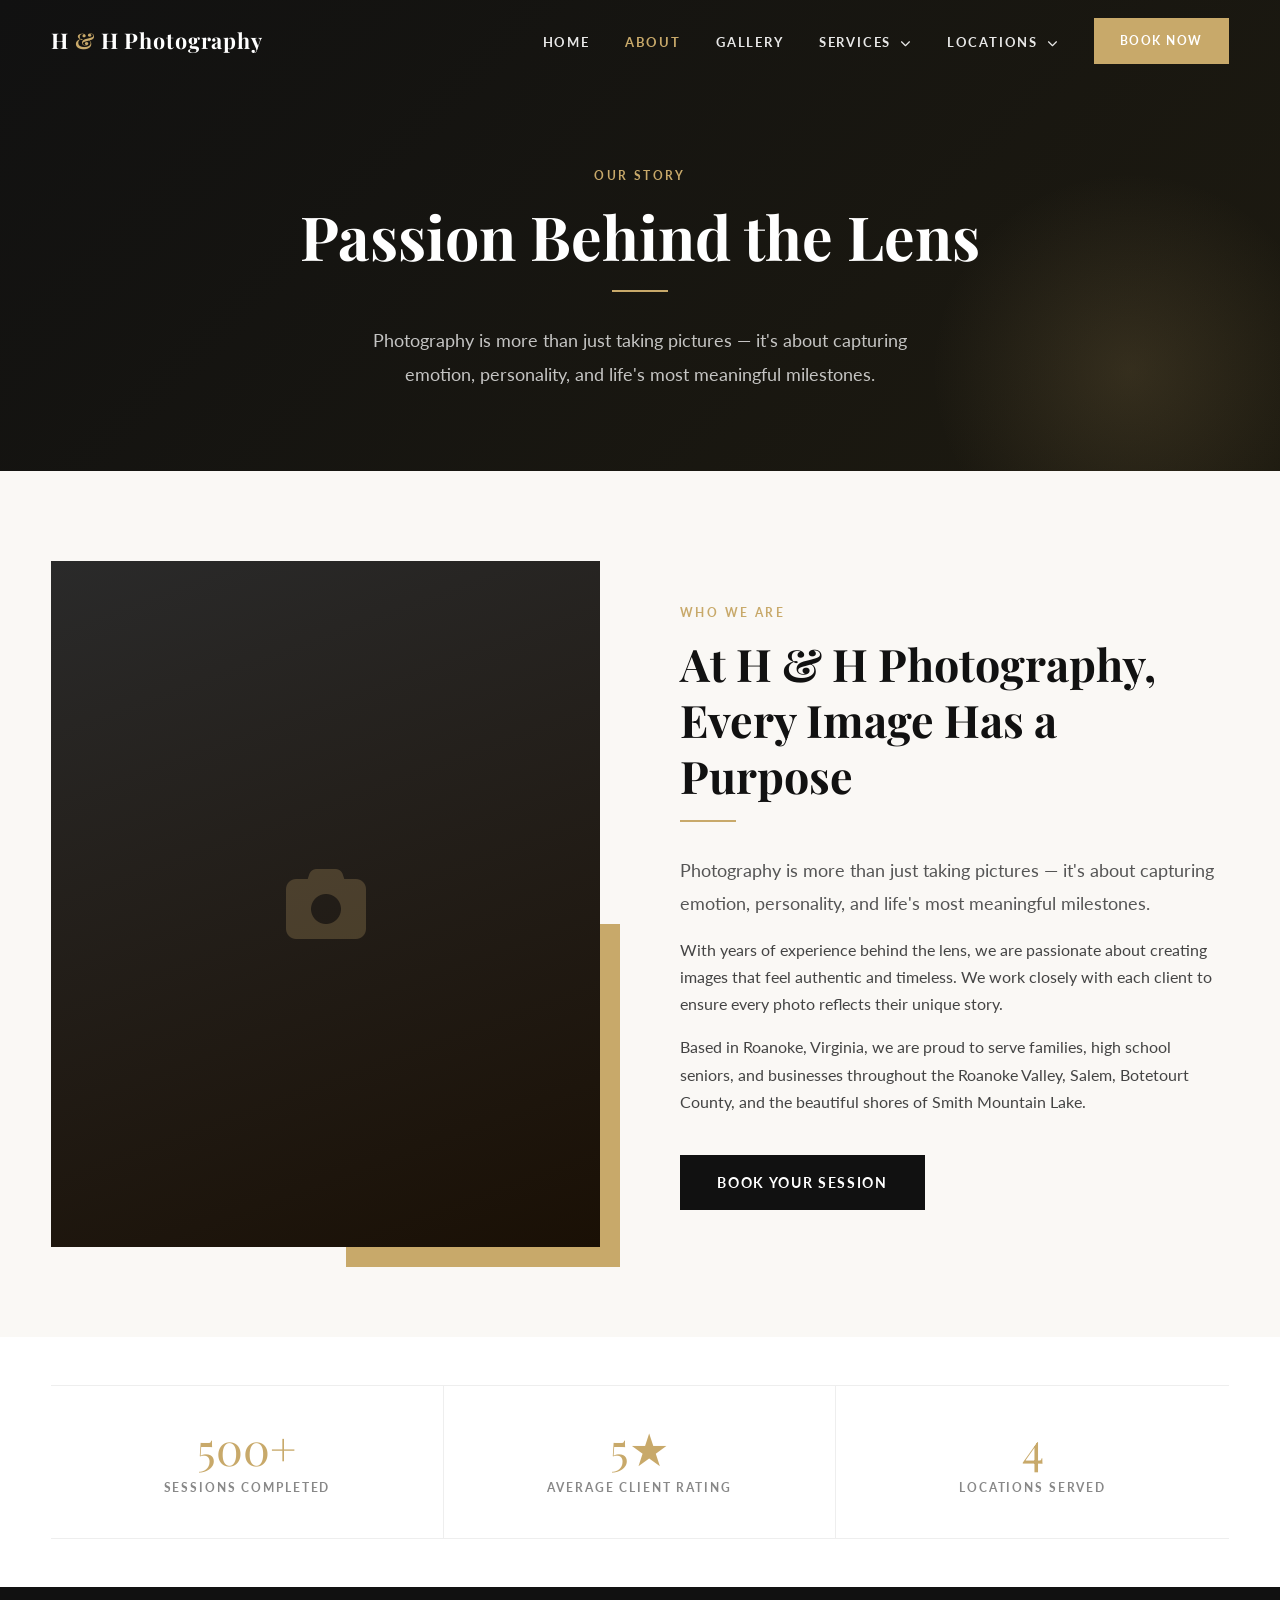
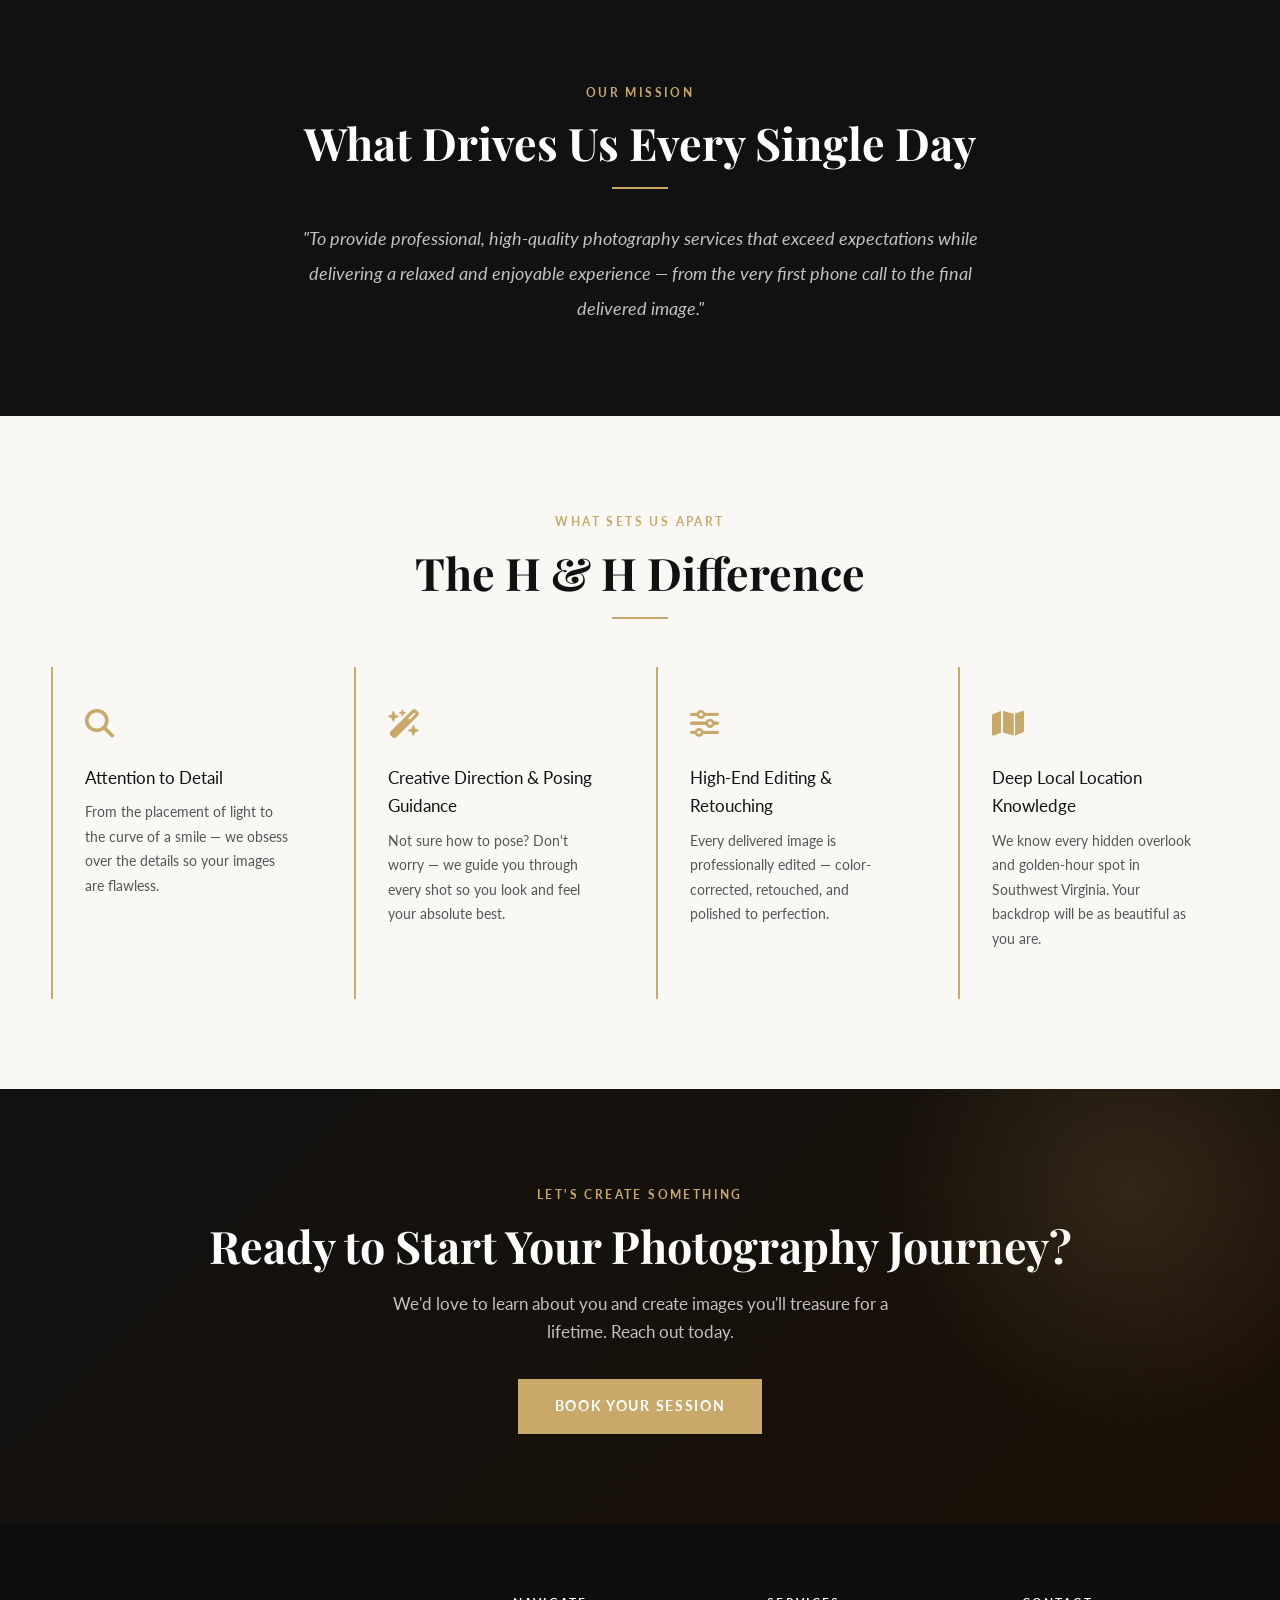
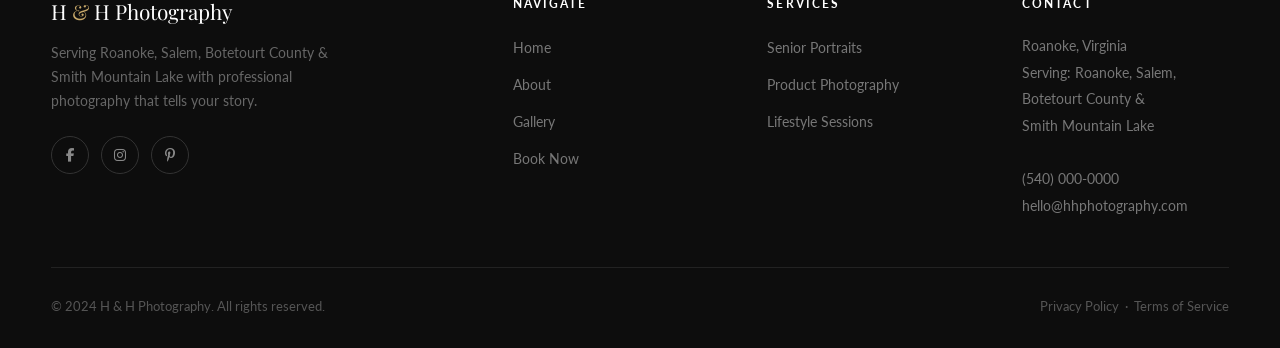
==== about.html @ ed5f849f "Build complete H & H Photography website Full multi-page photography website for H & H Photography (" ====
<!DOCTYPE html>
<html lang="en">
<head>
  <meta charset="UTF-8" />
  <meta name="viewport" content="width=device-width, initial-scale=1.0" />
  <meta name="description" content="About H & H Photography — Learn our story, mission, and what sets us apart as Roanoke Virginia's premier portrait and product photographers." />
  <meta name="keywords" content="photographer in Roanoke VA, about H&H Photography, professional photographer Virginia" />
  <title>About | H &amp; H Photography — Roanoke, VA</title>
  <link rel="preconnect" href="https://fonts.googleapis.com" />
  <link rel="preconnect" href="https://fonts.gstatic.com" crossorigin />
  <link href="https://fonts.googleapis.com/css2?family=Playfair+Display:ital,wght@0,400;0,700;1,400&family=Lato:wght@300;400;700&display=swap" rel="stylesheet" />
  <link rel="stylesheet" href="https://cdnjs.cloudflare.com/ajax/libs/font-awesome/6.5.0/css/all.min.css" />
  <link rel="stylesheet" href="css/styles.css" />
</head>
<body>

  <!-- ===== NAVBAR ===== -->
  <nav class="navbar" aria-label="Main navigation">
    <div class="container navbar__inner">
      <a href="../index.html" class="navbar__logo">H <span>&amp;</span> H Photography</a>
      <button class="navbar__toggle" aria-label="Toggle navigation" aria-expanded="false">
        <span></span><span></span><span></span>
      </button>
      <ul class="navbar__menu">
        <li><a href="index.html"   class="navbar__link">Home</a></li>
        <li><a href="about.html"   class="navbar__link">About</a></li>
        <li><a href="gallery.html" class="navbar__link">Gallery</a></li>
        <li class="navbar__dropdown">
          <a href="#" class="navbar__link">Services <i class="fa-solid fa-chevron-down" style="font-size:.65rem;margin-left:4px;"></i></a>
          <ul class="dropdown__menu">
            <li class="dropdown__item"><a href="services/senior-portraits.html">Senior Portrait Photography</a></li>
            <li class="dropdown__item"><a href="services/product-photography.html">E-Commerce Product Photography</a></li>
          </ul>
        </li>
        <li class="navbar__dropdown">
          <a href="#" class="navbar__link">Locations <i class="fa-solid fa-chevron-down" style="font-size:.65rem;margin-left:4px;"></i></a>
          <ul class="dropdown__menu">
            <li class="dropdown__item"><a href="locations/roanoke.html">Roanoke, VA</a></li>
            <li class="dropdown__item"><a href="locations/salem.html">Salem, VA</a></li>
            <li class="dropdown__item"><a href="locations/botetourt-county.html">Botetourt County</a></li>
            <li class="dropdown__item"><a href="locations/smith-mountain-lake.html">Smith Mountain Lake</a></li>
          </ul>
        </li>
        <li class="navbar__cta"><a href="contact.html" class="btn btn--gold">Book Now</a></li>
      </ul>
    </div>
  </nav>

  <!-- ===== PAGE HERO ===== -->
  <section class="page-hero">
    <div class="container">
      <span class="section-label">Our Story</span>
      <h1>Passion Behind the Lens</h1>
      <div class="divider"></div>
      <p class="lead">Photography is more than just taking pictures — it's about capturing emotion, personality, and life's most meaningful milestones.</p>
    </div>
  </section>

  <!-- ===== STORY ===== -->
  <section class="section section--cream">
    <div class="container">
      <div class="about-grid">
        <div class="reveal">
          <div style="background:linear-gradient(160deg,#2a2a2a,#1a1005);aspect-ratio:4/5;display:flex;align-items:center;justify-content:center;position:relative;">
            <i class="fa-solid fa-camera" style="font-size:5rem;color:rgba(200,169,106,0.25);"></i>
            <div style="position:absolute;bottom:-20px;right:-20px;width:50%;height:50%;background:#C8A96A;z-index:-1;"></div>
          </div>
        </div>
        <div class="reveal">
          <span class="section-label">Who We Are</span>
          <h2>At H &amp; H Photography, Every Image Has a Purpose</h2>
          <div class="divider divider--left"></div>
          <p class="lead">Photography is more than just taking pictures — it's about capturing emotion, personality, and life's most meaningful milestones.</p>
          <p>With years of experience behind the lens, we are passionate about creating images that feel authentic and timeless. We work closely with each client to ensure every photo reflects their unique story.</p>
          <p>Based in Roanoke, Virginia, we are proud to serve families, high school seniors, and businesses throughout the Roanoke Valley, Salem, Botetourt County, and the beautiful shores of Smith Mountain Lake.</p>
          <a href="contact.html" class="btn btn--dark" style="margin-top:1.5rem;">Book Your Session</a>
        </div>
      </div>
    </div>
  </section>

  <!-- ===== STATS ===== -->
  <section style="background:#fff;">
    <div class="container">
      <div class="stats-bar reveal-stagger">
        <div class="stat">
          <div class="stat__number">500+</div>
          <div class="stat__label">Sessions Completed</div>
        </div>
        <div class="stat">
          <div class="stat__number">5★</div>
          <div class="stat__label">Average Client Rating</div>
        </div>
        <div class="stat">
          <div class="stat__number">4</div>
          <div class="stat__label">Locations Served</div>
        </div>
      </div>
    </div>
  </section>

  <!-- ===== MISSION ===== -->
  <section class="section section--dark">
    <div class="container text-center reveal">
      <span class="section-label">Our Mission</span>
      <h2 class="text-white">What Drives Us Every Single Day</h2>
      <div class="divider"></div>
      <p style="max-width:680px;margin:0 auto;font-size:1.15rem;color:rgba(255,255,255,0.75);font-style:italic;line-height:1.9;">
        "To provide professional, high-quality photography services that exceed expectations while delivering a relaxed and enjoyable experience — from the very first phone call to the final delivered image."
      </p>
    </div>
  </section>

  <!-- ===== WHAT SETS US APART ===== -->
  <section class="section section--cream">
    <div class="container">
      <div class="text-center reveal">
        <span class="section-label">What Sets Us Apart</span>
        <h2>The H &amp; H Difference</h2>
        <div class="divider"></div>
      </div>
      <div class="why-grid reveal-stagger">
        <div class="why-item">
          <div class="why-item__icon"><i class="fa-solid fa-magnifying-glass"></i></div>
          <div class="why-item__title">Attention to Detail</div>
          <p class="why-item__text">From the placement of light to the curve of a smile — we obsess over the details so your images are flawless.</p>
        </div>
        <div class="why-item">
          <div class="why-item__icon"><i class="fa-solid fa-wand-magic-sparkles"></i></div>
          <div class="why-item__title">Creative Direction &amp; Posing Guidance</div>
          <p class="why-item__text">Not sure how to pose? Don't worry — we guide you through every shot so you look and feel your absolute best.</p>
        </div>
        <div class="why-item">
          <div class="why-item__icon"><i class="fa-solid fa-sliders"></i></div>
          <div class="why-item__title">High-End Editing &amp; Retouching</div>
          <p class="why-item__text">Every delivered image is professionally edited — color-corrected, retouched, and polished to perfection.</p>
        </div>
        <div class="why-item">
          <div class="why-item__icon"><i class="fa-solid fa-map"></i></div>
          <div class="why-item__title">Deep Local Location Knowledge</div>
          <p class="why-item__text">We know every hidden overlook and golden-hour spot in Southwest Virginia. Your backdrop will be as beautiful as you are.</p>
        </div>
      </div>
    </div>
  </section>

  <!-- ===== CTA ===== -->
  <section class="cta-banner">
    <div class="container">
      <span class="section-label">Let's Create Something</span>
      <h2>Ready to Start Your Photography Journey?</h2>
      <p>We'd love to learn about you and create images you'll treasure for a lifetime. Reach out today.</p>
      <a href="contact.html" class="btn btn--gold">Book Your Session</a>
    </div>
  </section>

  <!-- ===== FOOTER ===== -->
  <footer class="footer">
    <div class="container">
      <div class="footer__inner">
        <div>
          <div class="footer__brand-name">H <span>&amp;</span> H Photography</div>
          <p class="footer__tagline">Serving Roanoke, Salem, Botetourt County &amp; Smith Mountain Lake with professional photography that tells your story.</p>
          <div class="footer__social">
            <a href="#" class="social-icon" aria-label="Facebook"><i class="fa-brands fa-facebook-f"></i></a>
            <a href="#" class="social-icon" aria-label="Instagram"><i class="fa-brands fa-instagram"></i></a>
            <a href="#" class="social-icon" aria-label="Pinterest"><i class="fa-brands fa-pinterest-p"></i></a>
          </div>
        </div>
        <div class="footer__col">
          <h5>Navigate</h5>
          <ul>
            <li><a href="index.html">Home</a></li>
            <li><a href="about.html">About</a></li>
            <li><a href="gallery.html">Gallery</a></li>
            <li><a href="contact.html">Book Now</a></li>
          </ul>
        </div>
        <div class="footer__col">
          <h5>Services</h5>
          <ul>
            <li><a href="services/senior-portraits.html">Senior Portraits</a></li>
            <li><a href="services/product-photography.html">Product Photography</a></li>
            <li><a href="gallery.html">Lifestyle Sessions</a></li>
          </ul>
        </div>
        <div class="footer__col">
          <h5>Contact</h5>
          <address>
            Roanoke, Virginia<br/>
            Serving: Roanoke, Salem,<br/>
            Botetourt County &amp;<br/>
            Smith Mountain Lake<br/><br/>
            <a href="tel:+15400000000">(540) 000-0000</a><br/>
            <a href="mailto:hello@hhphotography.com">hello@hhphotography.com</a>
          </address>
        </div>
      </div>
      <div class="footer__bottom">
        <span>&copy; 2024 H &amp; H Photography. All rights reserved.</span>
        <div class="footer__bottom-right">
          <a href="#">Privacy Policy</a> &nbsp;·&nbsp; <a href="#">Terms of Service</a>
        </div>
      </div>
    </div>
  </footer>

  <script src="js/main.js"></script>
</body>
</html>
---- css/styles.css ----
/* =============================================
   H & H Photography — Main Stylesheet
   Colors: #111111 | #FFFFFF | Gold #C8A96A
   Fonts: Playfair Display (headings) | Lato (body)
   ============================================= */

/* ---------- Reset & Base ---------- */
*, *::before, *::after { box-sizing: border-box; margin: 0; padding: 0; }

html { scroll-behavior: smooth; font-size: 16px; }

body {
  font-family: 'Lato', sans-serif;
  color: #111111;
  background: #fff;
  overflow-x: hidden;
  line-height: 1.7;
}

img { display: block; max-width: 100%; height: auto; }
a  { text-decoration: none; color: inherit; }
ul { list-style: none; }

/* ---------- Typography ---------- */
h1, h2, h3, h4 {
  font-family: 'Playfair Display', serif;
  font-weight: 700;
  line-height: 1.25;
  color: #111;
}

h1 { font-size: clamp(2.2rem, 5vw, 3.8rem); }
h2 { font-size: clamp(1.8rem, 3.5vw, 2.8rem); }
h3 { font-size: clamp(1.25rem, 2.5vw, 1.7rem); }
h4 { font-size: 1.1rem; }

p { font-size: 1rem; color: #444; margin-bottom: 1rem; }

.lead {
  font-size: 1.15rem;
  color: #555;
  line-height: 1.8;
}

/* ---------- Utility ---------- */
.container {
  width: 92%;
  max-width: 1200px;
  margin: 0 auto;
}

.section { padding: 90px 0; }
.section--dark { background: #111; color: #fff; }
.section--dark h2, .section--dark h3, .section--dark p { color: #ddd; }
.section--cream { background: #faf8f5; }
.section--gold  { background: #C8A96A; }

.text-center { text-align: center; }
.text-gold    { color: #C8A96A !important; }
.text-white   { color: #fff !important; }

.section-label {
  display: inline-block;
  font-family: 'Lato', sans-serif;
  font-size: 0.75rem;
  font-weight: 700;
  letter-spacing: 0.2em;
  text-transform: uppercase;
  color: #C8A96A;
  margin-bottom: 0.75rem;
}

.divider {
  width: 56px;
  height: 2px;
  background: #C8A96A;
  margin: 1rem auto 2rem;
}
.divider--left { margin-left: 0; }

/* ---------- Buttons ---------- */
.btn {
  display: inline-block;
  padding: 0.85rem 2.2rem;
  font-family: 'Lato', sans-serif;
  font-size: 0.875rem;
  font-weight: 700;
  letter-spacing: 0.12em;
  text-transform: uppercase;
  border: 2px solid transparent;
  cursor: pointer;
  transition: all 0.3s ease;
}

.btn--gold {
  background: #C8A96A;
  color: #fff;
  border-color: #C8A96A;
}
.btn--gold:hover {
  background: transparent;
  color: #C8A96A;
}

.btn--outline-gold {
  background: transparent;
  color: #C8A96A;
  border-color: #C8A96A;
}
.btn--outline-gold:hover {
  background: #C8A96A;
  color: #fff;
}

.btn--outline-white {
  background: transparent;
  color: #fff;
  border-color: #fff;
}
.btn--outline-white:hover {
  background: #fff;
  color: #111;
}

.btn--dark {
  background: #111;
  color: #fff;
  border-color: #111;
}
.btn--dark:hover {
  background: transparent;
  color: #111;
}

/* ---------- Navigation ---------- */
.navbar {
  position: fixed;
  top: 0; left: 0; right: 0;
  z-index: 1000;
  padding: 1.1rem 0;
  transition: background 0.4s ease, box-shadow 0.4s ease, padding 0.4s ease;
}

.navbar.scrolled {
  background: rgba(255,255,255,0.97);
  box-shadow: 0 2px 24px rgba(0,0,0,0.1);
  padding: 0.7rem 0;
}

.navbar__inner {
  display: flex;
  align-items: center;
  justify-content: space-between;
}

.navbar__logo {
  font-family: 'Playfair Display', serif;
  font-size: 1.35rem;
  font-weight: 700;
  color: #fff;
  letter-spacing: 0.04em;
  transition: color 0.4s;
}
.navbar.scrolled .navbar__logo { color: #111; }
.navbar__logo span { color: #C8A96A; }

.navbar__menu {
  display: flex;
  align-items: center;
  gap: 2.2rem;
}

.navbar__link {
  font-size: 0.8rem;
  font-weight: 700;
  letter-spacing: 0.14em;
  text-transform: uppercase;
  color: rgba(255,255,255,0.9);
  transition: color 0.3s;
  position: relative;
}
.navbar.scrolled .navbar__link { color: #111; }
.navbar__link::after {
  content: '';
  position: absolute;
  bottom: -3px; left: 0;
  width: 0; height: 2px;
  background: #C8A96A;
  transition: width 0.3s;
}
.navbar__link:hover::after { width: 100%; }
.navbar__link:hover { color: #C8A96A !important; }

/* Dropdown */
.navbar__dropdown { position: relative; }

.dropdown__menu {
  position: absolute;
  top: calc(100% + 14px);
  left: 50%;
  transform: translateX(-50%) translateY(8px);
  background: #fff;
  border-top: 2px solid #C8A96A;
  box-shadow: 0 16px 48px rgba(0,0,0,0.14);
  min-width: 240px;
  opacity: 0;
  pointer-events: none;
  transition: opacity 0.25s ease, transform 0.25s ease;
  z-index: 200;
}

.navbar__dropdown:hover .dropdown__menu,
.navbar__dropdown:focus-within .dropdown__menu {
  opacity: 1;
  pointer-events: all;
  transform: translateX(-50%) translateY(0);
}

.dropdown__item a {
  display: block;
  padding: 0.85rem 1.4rem;
  font-size: 0.8rem;
  font-weight: 600;
  letter-spacing: 0.1em;
  text-transform: uppercase;
  color: #111;
  transition: background 0.2s, color 0.2s;
}
.dropdown__item a:hover {
  background: #f7f3ec;
  color: #C8A96A;
}

.navbar__cta .btn {
  font-size: 0.78rem;
  padding: 0.65rem 1.5rem;
}

/* Hamburger */
.navbar__toggle {
  display: none;
  flex-direction: column;
  gap: 5px;
  cursor: pointer;
  background: none;
  border: none;
  padding: 4px;
}
.navbar__toggle span {
  display: block;
  width: 26px; height: 2px;
  background: #fff;
  transition: background 0.4s, transform 0.3s;
}
.navbar.scrolled .navbar__toggle span { background: #111; }

/* Mobile nav */
@media (max-width: 900px) {
  .navbar__toggle { display: flex; }

  .navbar__menu {
    position: fixed;
    inset: 0;
    background: #111;
    flex-direction: column;
    justify-content: center;
    gap: 2rem;
    transform: translateX(100%);
    transition: transform 0.4s ease;
    z-index: 999;
  }
  .navbar__menu.open { transform: translateX(0); }
  .navbar__link { color: #fff !important; font-size: 1rem; }

  .dropdown__menu {
    position: static;
    transform: none !important;
    opacity: 1;
    pointer-events: all;
    box-shadow: none;
    background: #1a1a1a;
    display: none;
    border-top: none;
  }
  .navbar__dropdown.open .dropdown__menu { display: block; }
  .dropdown__item a { color: #ccc; }

  .navbar__cta { order: -1; }
}

/* ---------- Hero ---------- */
.hero {
  position: relative;
  min-height: 100vh;
  display: flex;
  align-items: center;
  overflow: hidden;
}

.hero__bg {
  position: absolute;
  inset: 0;
  background: linear-gradient(135deg, #1a1a1a 0%, #2c2c2c 50%, #1a1005 100%);
  z-index: 0;
}

/* Decorative bokeh circles */
.hero__bg::before {
  content: '';
  position: absolute;
  width: 600px; height: 600px;
  border-radius: 50%;
  background: radial-gradient(circle, rgba(200,169,106,0.18) 0%, transparent 70%);
  top: -100px; right: -100px;
}
.hero__bg::after {
  content: '';
  position: absolute;
  width: 400px; height: 400px;
  border-radius: 50%;
  background: radial-gradient(circle, rgba(200,169,106,0.1) 0%, transparent 70%);
  bottom: 50px; left: 10%;
}

.hero__overlay {
  position: absolute;
  inset: 0;
  background: rgba(0,0,0,0.45);
  z-index: 1;
}

.hero__content {
  position: relative;
  z-index: 2;
  color: #fff;
  max-width: 700px;
  padding: 120px 0 80px;
  animation: fadeInUp 0.9s ease both;
}

.hero__content .section-label { color: #C8A96A; }

.hero__title {
  color: #fff;
  margin-bottom: 1.25rem;
  text-shadow: 0 2px 20px rgba(0,0,0,0.4);
}

.hero__sub {
  color: rgba(255,255,255,0.82);
  font-size: 1.1rem;
  max-width: 560px;
  margin-bottom: 2.5rem;
}

.hero__actions { display: flex; gap: 1rem; flex-wrap: wrap; }

/* Scroll indicator */
.hero__scroll {
  position: absolute;
  bottom: 2.5rem;
  left: 50%;
  transform: translateX(-50%);
  z-index: 2;
  display: flex;
  flex-direction: column;
  align-items: center;
  gap: 6px;
  color: rgba(255,255,255,0.6);
  font-size: 0.7rem;
  letter-spacing: 0.15em;
  text-transform: uppercase;
  animation: bounce 2.4s infinite;
}
.hero__scroll::after {
  content: '↓';
  font-size: 1.1rem;
  color: #C8A96A;
}

/* ---------- Welcome ---------- */
.welcome__grid {
  display: grid;
  grid-template-columns: 1fr 1fr;
  gap: 5rem;
  align-items: center;
}

.welcome__visual {
  position: relative;
}

.welcome__img-placeholder {
  width: 100%;
  aspect-ratio: 3/4;
  background: linear-gradient(160deg, #2a2a2a, #1a1005);
  display: flex;
  align-items: center;
  justify-content: center;
  color: rgba(200,169,106,0.4);
  font-size: 3rem;
}

.welcome__img-placeholder::after {
  content: '✦';
  font-size: 4rem;
  color: rgba(200,169,106,0.25);
}

.accent-block {
  position: absolute;
  bottom: -24px; right: -24px;
  width: 60%; height: 60%;
  background: #C8A96A;
  z-index: -1;
}

/* ---------- Services Grid ---------- */
.services-grid {
  display: grid;
  grid-template-columns: repeat(auto-fit, minmax(240px, 1fr));
  gap: 2px;
  margin-top: 3rem;
}

.service-card {
  background: #111;
  color: #fff;
  padding: 3rem 2rem;
  text-align: center;
  transition: background 0.3s;
  position: relative;
  overflow: hidden;
}
.service-card::before {
  content: '';
  position: absolute;
  inset: 0;
  background: linear-gradient(160deg, rgba(200,169,106,0.08), transparent);
  opacity: 0;
  transition: opacity 0.3s;
}
.service-card:hover { background: #1a1a1a; }
.service-card:hover::before { opacity: 1; }

.service-card__icon {
  font-size: 2.4rem;
  margin-bottom: 1.25rem;
  color: #C8A96A;
}

.service-card__title {
  font-family: 'Playfair Display', serif;
  font-size: 1.15rem;
  color: #fff;
  margin-bottom: 0.6rem;
}

.service-card__text { font-size: 0.9rem; color: #aaa; }

/* ---------- Why Choose Us ---------- */
.why-grid {
  display: grid;
  grid-template-columns: repeat(auto-fit, minmax(220px, 1fr));
  gap: 2rem;
  margin-top: 3rem;
}

.why-item {
  padding: 2rem;
  border-left: 2px solid #C8A96A;
}

.why-item__icon { font-size: 1.8rem; margin-bottom: 1rem; color: #C8A96A; }
.why-item__title { font-size: 1.05rem; margin-bottom: 0.5rem; }
.why-item__text  { font-size: 0.9rem; color: #555; }

/* ---------- CTA Banner ---------- */
.cta-banner {
  background: linear-gradient(135deg, #111 0%, #1a1005 100%);
  padding: 90px 0;
  text-align: center;
  position: relative;
  overflow: hidden;
}
.cta-banner::before {
  content: '';
  position: absolute;
  width: 500px; height: 500px;
  border-radius: 50%;
  background: radial-gradient(circle, rgba(200,169,106,0.15) 0%, transparent 70%);
  top: -150px; right: -100px;
  pointer-events: none;
}

.cta-banner h2 { color: #fff; margin-bottom: 1rem; }
.cta-banner p  { color: rgba(255,255,255,0.75); max-width: 520px; margin: 0 auto 2rem; font-size: 1.05rem; }

/* ---------- Gallery Page ---------- */
.gallery-grid {
  columns: 3;
  column-gap: 12px;
  margin-top: 3rem;
}

.gallery-item {
  break-inside: avoid;
  margin-bottom: 12px;
  overflow: hidden;
  position: relative;
  cursor: pointer;
}

.gallery-placeholder {
  width: 100%;
  background: linear-gradient(160deg, #2a2a2a, #1a1005);
  display: flex;
  align-items: center;
  justify-content: center;
  color: rgba(200,169,106,0.35);
  font-size: 1.5rem;
  transition: transform 0.4s ease;
}

.gallery-item:hover .gallery-placeholder { transform: scale(1.04); }

.gallery-item__overlay {
  position: absolute;
  inset: 0;
  background: rgba(0,0,0,0.55);
  display: flex;
  align-items: center;
  justify-content: center;
  opacity: 0;
  transition: opacity 0.3s;
}
.gallery-item:hover .gallery-item__overlay { opacity: 1; }

.gallery-item__overlay span {
  color: #fff;
  font-size: 0.75rem;
  font-weight: 700;
  letter-spacing: 0.2em;
  text-transform: uppercase;
  border-bottom: 1px solid #C8A96A;
  padding-bottom: 3px;
}

/* Gallery filters */
.gallery-filters {
  display: flex;
  gap: 0.75rem;
  justify-content: center;
  flex-wrap: wrap;
  margin-bottom: 0;
}

.filter-btn {
  padding: 0.55rem 1.4rem;
  font-size: 0.78rem;
  font-weight: 700;
  letter-spacing: 0.12em;
  text-transform: uppercase;
  border: 1px solid #ddd;
  background: transparent;
  color: #555;
  cursor: pointer;
  transition: all 0.3s;
}
.filter-btn.active,
.filter-btn:hover {
  background: #111;
  border-color: #111;
  color: #fff;
}

@media (max-width: 768px) {
  .gallery-grid { columns: 2; }
}
@media (max-width: 480px) {
  .gallery-grid { columns: 1; }
}

/* ---------- About Page ---------- */
.about-grid {
  display: grid;
  grid-template-columns: 1fr 1fr;
  gap: 5rem;
  align-items: center;
}

.values-list { margin-top: 2rem; }
.values-list li {
  display: flex;
  align-items: flex-start;
  gap: 1rem;
  margin-bottom: 1.25rem;
}
.values-list__icon { color: #C8A96A; font-size: 1.1rem; margin-top: 2px; flex-shrink: 0; }
.values-list__text strong { display: block; font-size: 0.95rem; color: #111; margin-bottom: 0.2rem; }
.values-list__text span  { font-size: 0.875rem; color: #666; }

/* Stats bar */
.stats-bar {
  display: grid;
  grid-template-columns: repeat(3, 1fr);
  text-align: center;
  border-top: 1px solid #eee;
  border-bottom: 1px solid #eee;
  margin: 3rem 0;
}

.stat {
  padding: 2.5rem 1rem;
  border-right: 1px solid #eee;
}
.stat:last-child { border-right: none; }

.stat__number {
  font-family: 'Playfair Display', serif;
  font-size: 2.8rem;
  color: #C8A96A;
  line-height: 1;
  margin-bottom: 0.4rem;
}

.stat__label {
  font-size: 0.78rem;
  font-weight: 700;
  letter-spacing: 0.15em;
  text-transform: uppercase;
  color: #888;
}

/* ---------- Services Pages ---------- */
.feature-list {
  margin-top: 1.5rem;
}

.feature-list li {
  display: flex;
  align-items: flex-start;
  gap: 0.9rem;
  padding: 0.85rem 0;
  border-bottom: 1px solid #f0f0f0;
}
.feature-list li:last-child { border-bottom: none; }
.feature-list__check { color: #C8A96A; flex-shrink: 0; font-size: 1rem; margin-top: 2px; }

.perfect-grid {
  display: grid;
  grid-template-columns: repeat(auto-fit, minmax(180px, 1fr));
  gap: 1.5rem;
  margin-top: 2rem;
}

.perfect-card {
  background: #f7f3ec;
  padding: 1.5rem;
  text-align: center;
  border-bottom: 2px solid #C8A96A;
}

.perfect-card__icon { font-size: 2rem; margin-bottom: 0.75rem; }
.perfect-card__title { font-family: 'Playfair Display', serif; font-size: 1rem; color: #111; }

/* Two-col content layout */
.content-grid {
  display: grid;
  grid-template-columns: 1fr 1fr;
  gap: 4rem;
  align-items: start;
}

/* ---------- Location Pages ---------- */
.location-hero {
  min-height: 60vh;
  display: flex;
  align-items: center;
  position: relative;
  overflow: hidden;
}

.location-hero__bg {
  position: absolute;
  inset: 0;
  background: linear-gradient(135deg, #111 0%, #1d1a10 100%);
  z-index: 0;
}
.location-hero__overlay {
  position: absolute;
  inset: 0;
  background: rgba(0,0,0,0.5);
  z-index: 1;
}

.location-hero__content {
  position: relative;
  z-index: 2;
  color: #fff;
  padding: 120px 0 60px;
}

.location-hero__content h1 { color: #fff; }
.location-hero__content p  { color: rgba(255,255,255,0.8); max-width: 560px; }

/* Highlights */
.highlight-cards {
  display: grid;
  grid-template-columns: repeat(auto-fit, minmax(200px, 1fr));
  gap: 1.5rem;
  margin-top: 2rem;
}

.highlight-card {
  padding: 2rem 1.5rem;
  border: 1px solid #eee;
  transition: border-color 0.3s, box-shadow 0.3s;
  text-align: center;
}
.highlight-card:hover {
  border-color: #C8A96A;
  box-shadow: 0 8px 32px rgba(200,169,106,0.12);
}

.highlight-card__icon { font-size: 2rem; color: #C8A96A; margin-bottom: 1rem; }
.highlight-card__title { font-size: 1rem; margin-bottom: 0.4rem; }
.highlight-card__text  { font-size: 0.875rem; color: #666; }

/* ---------- Contact / Book Page ---------- */
.contact-grid {
  display: grid;
  grid-template-columns: 1fr 1.4fr;
  gap: 5rem;
  align-items: start;
}

.contact-info__item {
  display: flex;
  gap: 1rem;
  margin-bottom: 2rem;
}
.contact-info__icon {
  width: 44px; height: 44px;
  background: #f7f3ec;
  border-radius: 50%;
  display: flex;
  align-items: center;
  justify-content: center;
  color: #C8A96A;
  font-size: 1.1rem;
  flex-shrink: 0;
}
.contact-info__label { font-size: 0.72rem; font-weight: 700; letter-spacing: 0.15em; text-transform: uppercase; color: #888; }
.contact-info__value { font-size: 0.95rem; color: #111; margin-top: 0.1rem; }

/* Form */
.booking-form { }

.form-row {
  display: grid;
  grid-template-columns: 1fr 1fr;
  gap: 1.25rem;
}

.form-group {
  margin-bottom: 1.25rem;
  display: flex;
  flex-direction: column;
}

.form-group label {
  font-size: 0.75rem;
  font-weight: 700;
  letter-spacing: 0.12em;
  text-transform: uppercase;
  color: #555;
  margin-bottom: 0.5rem;
}

.form-group input,
.form-group select,
.form-group textarea {
  padding: 0.85rem 1rem;
  border: 1px solid #ddd;
  background: #faf9f7;
  font-family: 'Lato', sans-serif;
  font-size: 0.95rem;
  color: #111;
  transition: border-color 0.3s;
  outline: none;
  -webkit-appearance: none;
}

.form-group input:focus,
.form-group select:focus,
.form-group textarea:focus {
  border-color: #C8A96A;
  background: #fff;
}

.form-group textarea { resize: vertical; min-height: 120px; }

/* ---------- Page Hero (non-home) ---------- */
.page-hero {
  padding: 160px 0 80px;
  background: linear-gradient(135deg, #111 0%, #1d1a10 100%);
  text-align: center;
  position: relative;
  overflow: hidden;
}
.page-hero::before {
  content: '';
  position: absolute;
  width: 400px; height: 400px;
  border-radius: 50%;
  background: radial-gradient(circle, rgba(200,169,106,0.15) 0%, transparent 70%);
  bottom: -100px; right: -50px;
  pointer-events: none;
}

.page-hero h1 { color: #fff; }
.page-hero .lead { color: rgba(255,255,255,0.75); max-width: 560px; margin: 0 auto; }

/* ---------- Testimonials ---------- */
.testimonials-grid {
  display: grid;
  grid-template-columns: repeat(auto-fit, minmax(280px, 1fr));
  gap: 2rem;
  margin-top: 3rem;
}

.testimonial-card {
  background: #fff;
  padding: 2.5rem 2rem;
  border-top: 3px solid #C8A96A;
  box-shadow: 0 4px 24px rgba(0,0,0,0.07);
}

.testimonial-card__stars {
  color: #C8A96A;
  font-size: 1rem;
  letter-spacing: 2px;
  margin-bottom: 1rem;
}

.testimonial-card__text {
  font-style: italic;
  color: #444;
  margin-bottom: 1.5rem;
  font-size: 0.95rem;
}

.testimonial-card__author {
  font-size: 0.78rem;
  font-weight: 700;
  letter-spacing: 0.12em;
  text-transform: uppercase;
  color: #888;
}
.testimonial-card__author strong { color: #111; display: block; margin-bottom: 2px; }

/* ---------- Footer ---------- */
.footer {
  background: #0d0d0d;
  color: #aaa;
  padding: 70px 0 30px;
}

.footer__inner {
  display: grid;
  grid-template-columns: 2fr 1fr 1fr 1fr;
  gap: 3rem;
  padding-bottom: 3rem;
  border-bottom: 1px solid #222;
}

.footer__brand-name {
  font-family: 'Playfair Display', serif;
  font-size: 1.3rem;
  color: #fff;
  margin-bottom: 0.75rem;
}
.footer__brand-name span { color: #C8A96A; }

.footer__tagline { font-size: 0.875rem; color: #666; margin-bottom: 1.5rem; max-width: 280px; }

.footer__social {
  display: flex;
  gap: 0.75rem;
}

.social-icon {
  width: 38px; height: 38px;
  border: 1px solid #333;
  border-radius: 50%;
  display: flex;
  align-items: center;
  justify-content: center;
  color: #888;
  font-size: 0.85rem;
  transition: border-color 0.3s, color 0.3s, background 0.3s;
}
.social-icon:hover {
  border-color: #C8A96A;
  color: #C8A96A;
}

.footer__col h5 {
  font-size: 0.72rem;
  font-weight: 700;
  letter-spacing: 0.18em;
  text-transform: uppercase;
  color: #fff;
  margin-bottom: 1.25rem;
}

.footer__col ul li {
  margin-bottom: 0.6rem;
}

.footer__col ul li a {
  font-size: 0.875rem;
  color: #777;
  transition: color 0.3s;
}
.footer__col ul li a:hover { color: #C8A96A; }

.footer__col address {
  font-style: normal;
  font-size: 0.875rem;
  color: #777;
  line-height: 1.9;
}
.footer__col address a { color: #777; transition: color 0.3s; }
.footer__col address a:hover { color: #C8A96A; }

.footer__bottom {
  display: flex;
  justify-content: space-between;
  align-items: center;
  padding-top: 1.75rem;
  font-size: 0.8rem;
  color: #555;
  flex-wrap: wrap;
  gap: 0.5rem;
}

.footer__bottom-right a { color: #555; transition: color 0.3s; }
.footer__bottom-right a:hover { color: #C8A96A; }

/* ---------- Animations ---------- */
@keyframes fadeInUp {
  from { opacity: 0; transform: translateY(28px); }
  to   { opacity: 1; transform: translateY(0); }
}

@keyframes bounce {
  0%, 100% { transform: translateX(-50%) translateY(0); }
  50%       { transform: translateX(-50%) translateY(8px); }
}

.reveal {
  opacity: 0;
  transform: translateY(30px);
  transition: opacity 0.7s ease, transform 0.7s ease;
}
.reveal.visible {
  opacity: 1;
  transform: translateY(0);
}

/* Staggered children */
.reveal-stagger > * {
  opacity: 0;
  transform: translateY(24px);
  transition: opacity 0.6s ease, transform 0.6s ease;
}
.reveal-stagger.visible > *:nth-child(1) { transition-delay: 0s;    opacity:1; transform:none; }
.reveal-stagger.visible > *:nth-child(2) { transition-delay: 0.12s; opacity:1; transform:none; }
.reveal-stagger.visible > *:nth-child(3) { transition-delay: 0.24s; opacity:1; transform:none; }
.reveal-stagger.visible > *:nth-child(4) { transition-delay: 0.36s; opacity:1; transform:none; }
.reveal-stagger.visible > *:nth-child(5) { transition-delay: 0.48s; opacity:1; transform:none; }
.reveal-stagger.visible > *:nth-child(6) { transition-delay: 0.60s; opacity:1; transform:none; }

/* ---------- Responsive ---------- */
@media (max-width: 960px) {
  .welcome__grid,
  .about-grid,
  .content-grid,
  .contact-grid {
    grid-template-columns: 1fr;
    gap: 3rem;
  }

  .footer__inner {
    grid-template-columns: 1fr 1fr;
  }

  .stats-bar { grid-template-columns: 1fr; }
  .stat { border-right: none; border-bottom: 1px solid #eee; }
  .stat:last-child { border-bottom: none; }
}

@media (max-width: 600px) {
  .section { padding: 60px 0; }
  .form-row { grid-template-columns: 1fr; }
  .footer__inner { grid-template-columns: 1fr; gap: 2rem; }
  .footer__bottom { flex-direction: column; text-align: center; }
  .hero__actions { flex-direction: column; align-items: flex-start; }
}
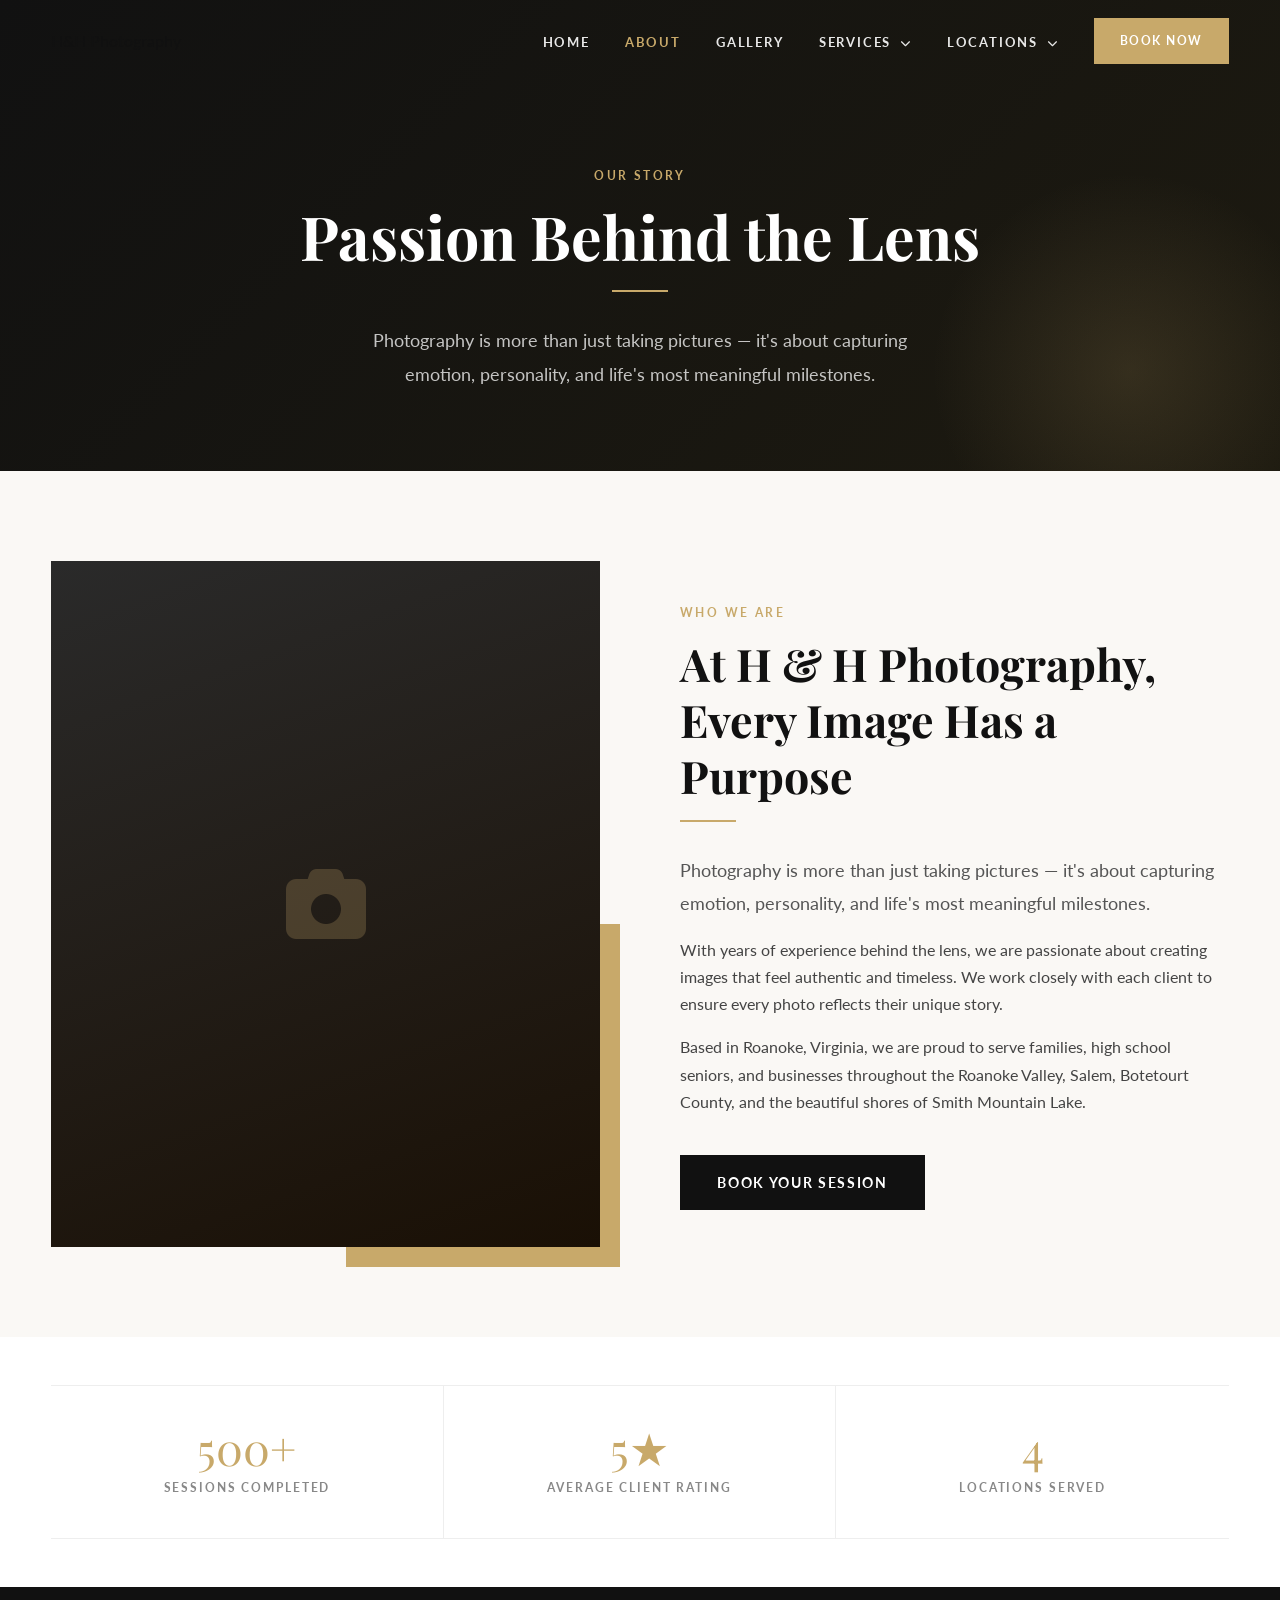
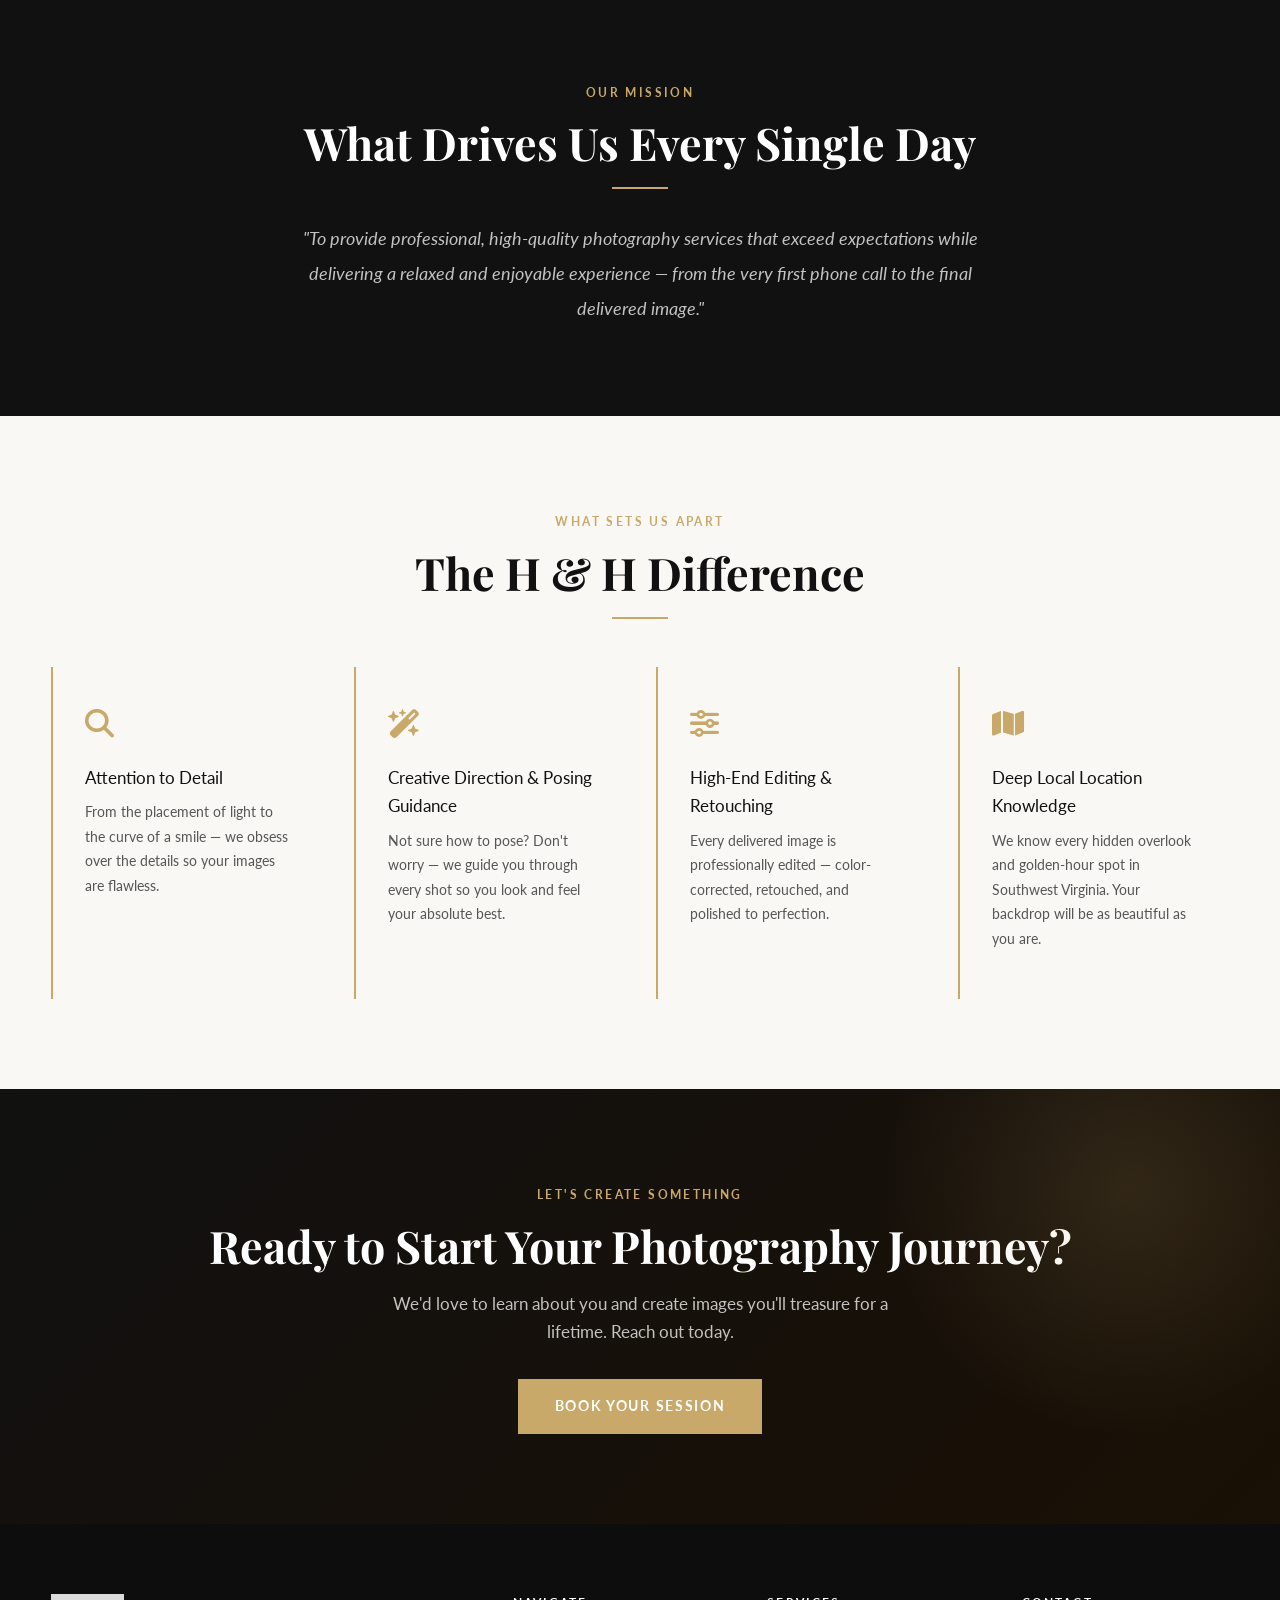
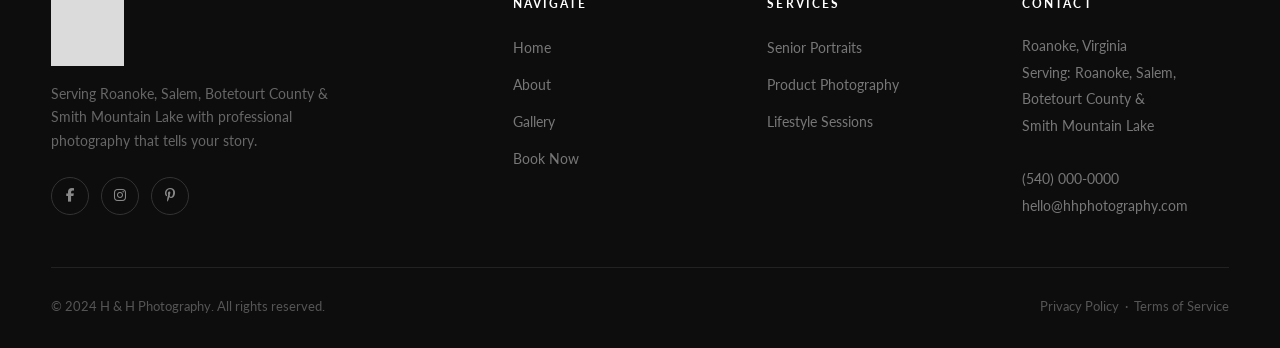
==== commit 01de7e7a: "Add H & H Photography logo to navbar and footer across all pages - Save logo image to images/logo.jp" ====
--- a/about.html
+++ b/about.html
@@ -159,7 +159,7 @@
     <div class="container">
       <div class="footer__inner">
         <div>
-          <div class="footer__brand-name">H <span>&amp;</span> H Photography</div>
+          <img src="images/logo.jpg" alt="H &amp; H Photography" class="footer__logo-img">
           <p class="footer__tagline">Serving Roanoke, Salem, Botetourt County &amp; Smith Mountain Lake with professional photography that tells your story.</p>
           <div class="footer__social">
             <a href="#" class="social-icon" aria-label="Facebook"><i class="fa-brands fa-facebook-f"></i></a>
--- a/css/styles.css
+++ b/css/styles.css
@@ -154,15 +154,26 @@
 }
 
 .navbar__logo {
-  font-family: 'Playfair Display', serif;
-  font-size: 1.35rem;
-  font-weight: 700;
-  color: #fff;
-  letter-spacing: 0.04em;
-  transition: color 0.4s;
-}
-.navbar.scrolled .navbar__logo { color: #111; }
-.navbar__logo span { color: #C8A96A; }
+  display: flex;
+  align-items: center;
+  line-height: 1;
+}
+
+.navbar__logo-img {
+  height: 54px;
+  width: auto;
+  display: block;
+  border-radius: 6px;
+  background: rgba(255,255,255,0.88);
+  padding: 4px 8px;
+  transition: background 0.4s ease, padding 0.4s ease, height 0.4s ease;
+}
+
+.navbar.scrolled .navbar__logo-img {
+  background: transparent;
+  padding: 2px 4px;
+  height: 46px;
+}
 
 .navbar__menu {
   display: flex;
@@ -875,13 +886,14 @@
   border-bottom: 1px solid #222;
 }
 
-.footer__brand-name {
-  font-family: 'Playfair Display', serif;
-  font-size: 1.3rem;
-  color: #fff;
-  margin-bottom: 0.75rem;
-}
-.footer__brand-name span { color: #C8A96A; }
+.footer__logo-img {
+  height: 72px;
+  width: auto;
+  display: block;
+  filter: brightness(0) invert(1);
+  opacity: 0.85;
+  margin-bottom: 1rem;
+}
 
 .footer__tagline { font-size: 0.875rem; color: #666; margin-bottom: 1.5rem; max-width: 280px; }
 
